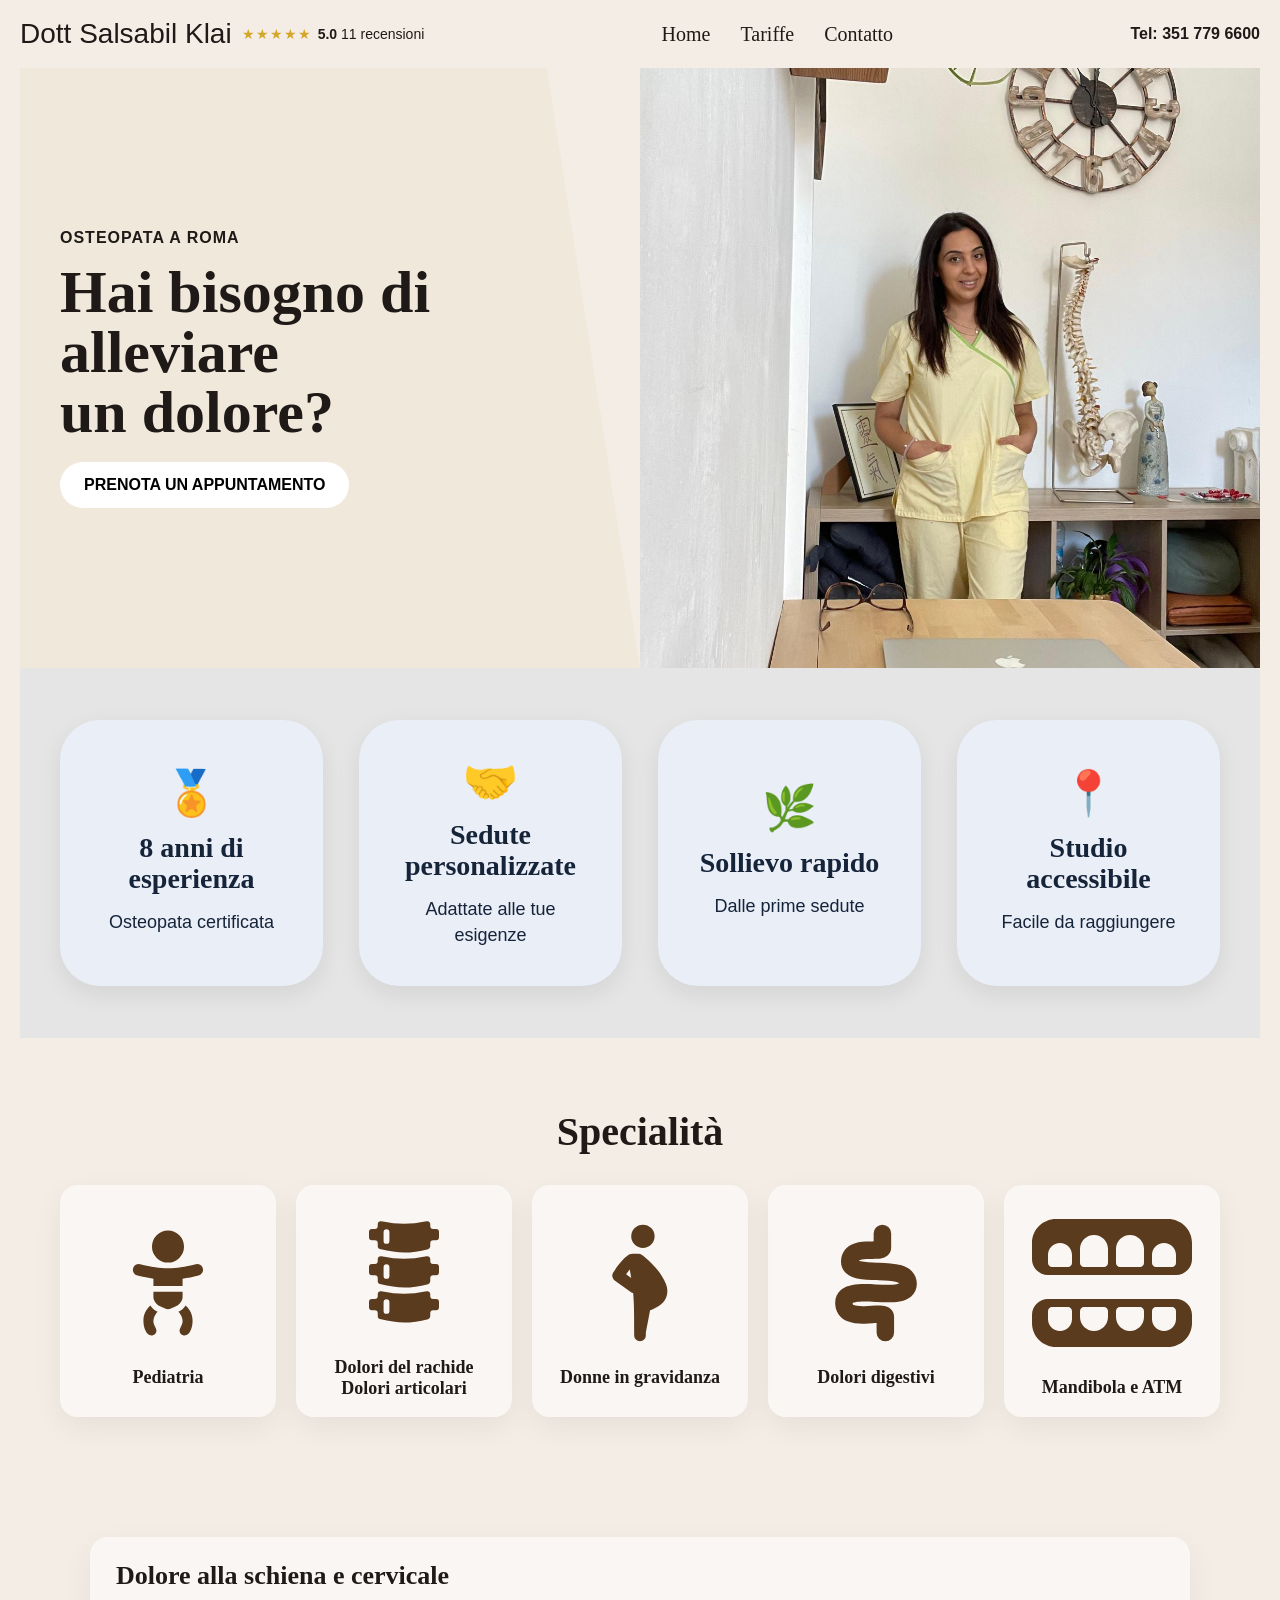
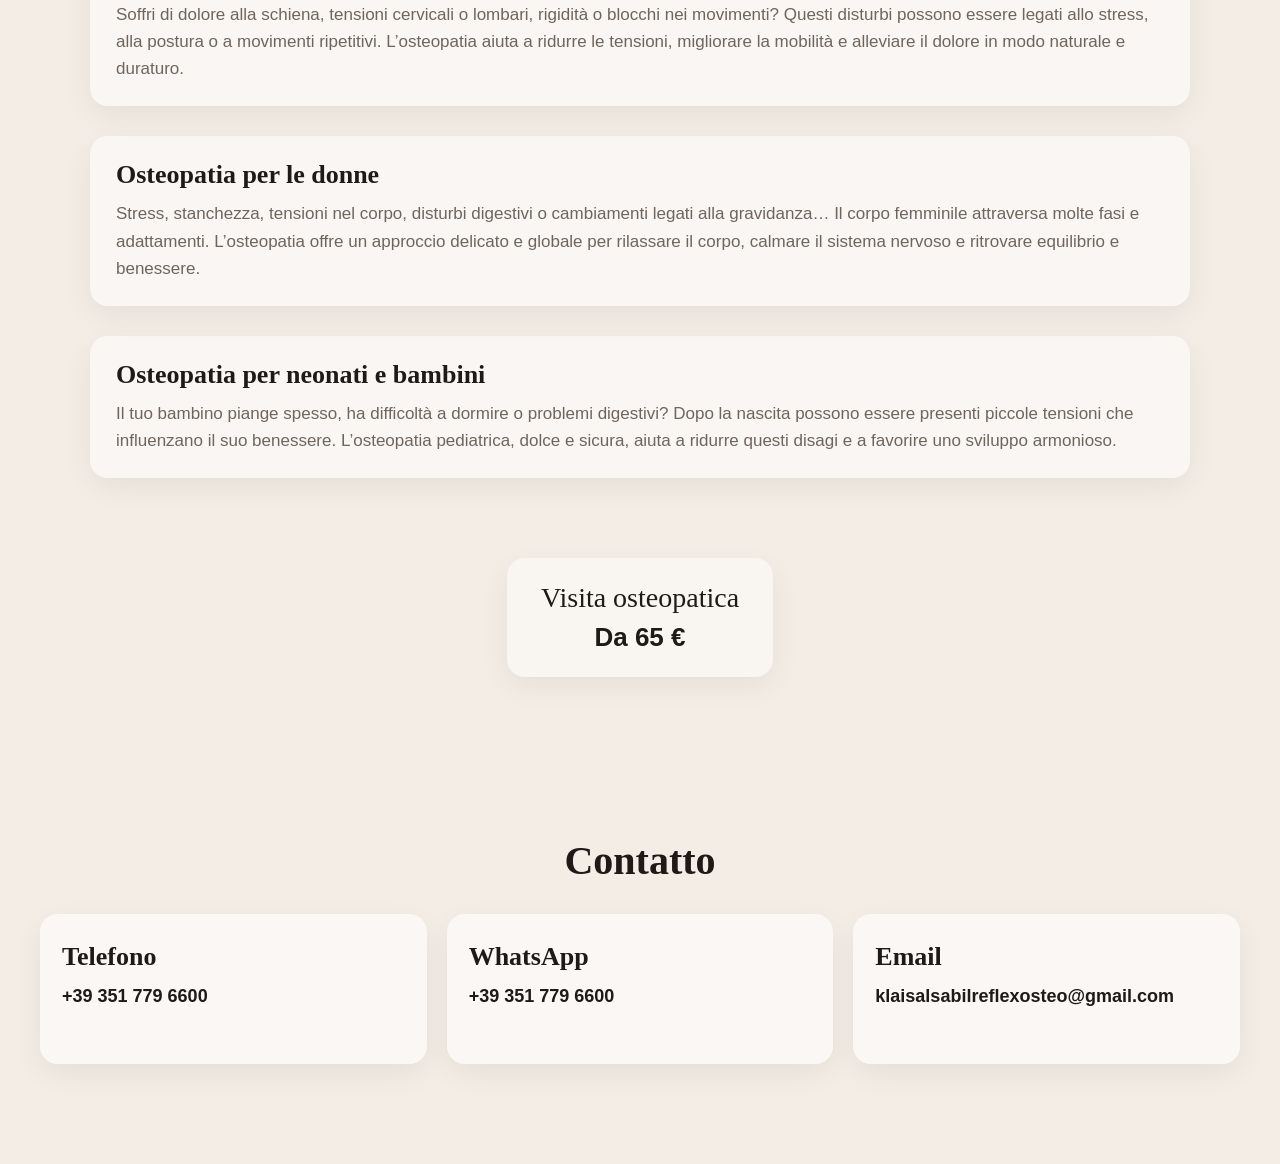
==== index.html @ cb7ab22b "changed badge order" ====
<!DOCTYPE html>
<html lang="it">
<head>
  <meta charset="UTF-8" />
  <meta name="viewport" content="width=device-width, initial-scale=1.0" />
  <title>Dott Salsabil Klai</title>
  <link rel="stylesheet" href="styles.css" />
	<script>
	(function(w,d,s,l,i){w[l]=w[l]||[];w[l].push({'gtm.start':
	new Date().getTime(),event:'gtm.js'});var f=d.getElementsByTagName(s)[0],
	j=d.createElement(s),dl=l!='dataLayer'?'&l='+l:'';j.async=true;j.src=
	'https://www.googletagmanager.com/gtm.js?id=GTM-NQ3K4BLM'+dl;f.parentNode.insertBefore(j,f);
	})(window,document,'script','dataLayer','GTM-NQ3K4BLM');
	</script>
</head>
<body>
	<noscript>
<iframe src="https://www.googletagmanager.com/ns.html?id=GTM-NQ3K4BLM"
height="0" width="0" style="display:none;visibility:hidden"></iframe>
</noscript>
  <div class="page" id="home">
	<header class="header">
	  <div class="brand-wrap">
		<div class="brand">Dott Salsabil Klai</div>

		<a class="rating" href="https://share.google/7fMVXIQPK9XBkM8dC" target="_blank" rel="noopener noreferrer">
		  <span class="stars">★★★★★</span>
		  <span><strong>5.0</strong> 11 recensioni</span>
		</a>
	  </div>

	  <nav class="nav">
		<a href="#home">Home</a>
		<a href="#tariffe">Tariffe</a>
		<a href="#contatto">Contatto</a>
	  </nav>

	  <div class="phone">Tel: 351 779 6600</div>
	</header>

	<section class="hero">
	  <div class="left">
		<div class="eyebrow">OSTEOPATA A ROMA</div>
		<h1 class="title">Hai bisogno di alleviare<br />un dolore?</h1>

		<a 
  class="track-booking" 
  href="https://www.miodottore.it/salsabil-klai/osteopata-fisioterapista/roma" 
  target="_blank" 
  rel="noopener noreferrer">
  PRENOTA UN APPUNTAMENTO
</a>
	  </div>

	  <div class="right"></div>
	</section>
	<section class="features">
	  <div class="feature-card">
		<div class="icon">🏅</div>
		<h3>8 anni di esperienza</h3>
		<p>Osteopata certificata</p>
	  </div>

	  <div class="feature-card">
		<div class="icon">🤝</div>
		<h3>Sedute personalizzate</h3>
		<p>Adattate alle tue esigenze</p>
	  </div>

	  <div class="feature-card">
		<div class="icon">🌿</div>
		<h3>Sollievo rapido</h3>
		<p>Dalle prime sedute</p>
	  </div>

	  <div class="feature-card">
		<div class="icon">📍</div>
		<h3>Studio accessibile</h3>
		<p>Facile da raggiungere</p>
	  </div>
	</section>

	<section class="badges-section" id="specialita">
	  <h2>Specialità</h2>

	  <div class="badges-grid">
		<a href="pediatria.html" class="badge-item">
		<div class="icon-wrap">
			<img src="./pediatria.svg" alt="pediatria" />
		</div>
		<span>Pediatria</span>
		</a>
		

		<a href="dolori-rachide.html" class="badge-item">
		<div class="icon-wrap">
			<img src="./dolori-rachide.svg" alt="Dolori del rachide" />
		</div>
		<span>Dolori del rachide Dolori articolari</span>
		</a>

		<a href="donne-in-gravidanza.html" class="badge-item">
		<div class="icon-wrap">
			<img src="./donne-in-gravidanza.svg" alt="Donne in gravidanza" />
		</div>
		<span>Donne in gravidanza</span>
		</a>
		
		<a href="dolori-digestivi.html" class="badge-item">
		<div class="icon-wrap">
			<img src="./dolori-digestivi.svg" alt="Dolori digestivi" />
		</div>
		<span>Dolori digestivi</span>
		</a>

		<a href="atm.html" class="badge-item">
		<div class="icon-wrap">
			<img src="./atm1.svg" alt="atm" />
		</div>
		<span>Mandibola e ATM</span>
		</a>

		

	  </div>
	</section>
	<div class="badges-text">

	<div class="badge-text-item">
		<h3>Dolore alla schiena e cervicale</h3>
		<p>
		  Soffri di dolore alla schiena, tensioni cervicali o lombari, rigidità o blocchi nei movimenti?
		  Questi disturbi possono essere legati allo stress, alla postura o a movimenti ripetitivi.
		  L’osteopatia aiuta a ridurre le tensioni, migliorare la mobilità e alleviare il dolore in modo
		  naturale e duraturo.
		</p>
	  </div>

	  <div class="badge-text-item">
		<h3>Osteopatia per le donne</h3>
		<p>
		  Stress, stanchezza, tensioni nel corpo, disturbi digestivi o cambiamenti legati alla gravidanza…
		  Il corpo femminile attraversa molte fasi e adattamenti. L’osteopatia offre un approccio delicato
		  e globale per rilassare il corpo, calmare il sistema nervoso e ritrovare equilibrio e benessere.
		</p>
	  </div>

	  <div class="badge-text-item">
		<h3>Osteopatia per neonati e bambini</h3>
		<p>
		  Il tuo bambino piange spesso, ha difficoltà a dormire o problemi digestivi? Dopo la nascita
		  possono essere presenti piccole tensioni che influenzano il suo benessere. L’osteopatia
		  pediatrica, dolce e sicura, aiuta a ridurre questi disagi e a favorire uno sviluppo armonioso.
		</p>
	  </div>

	</div>

	<section class="section" id="tariffe">
	  <div class="price-box">
		<div class="service">Visita osteopatica</div>
		<div class="price">Da 65 €</div>
	  </div>
	</section>

	<section class="section contact-section" id="contatto">
	  <h2>Contatto</h2>

	  <div class="contact-grid">
		<div class="contact-card">
		  <h3>Telefono</h3>
		  <a href="tel:+393517796600">+39 351 779 6600</a>
		</div>

		<div class="contact-card">
		  <h3>WhatsApp</h3>
		  <a href="https://wa.me/393517796600" target="_blank" rel="noopener noreferrer">
			+39 351 779 6600
		  </a>
		</div>

		<div class="contact-card">
		  <h3>Email</h3>
		  <a href="mailto:klaisalsabilreflexosteo@gmail.com">
			klaisalsabilreflexosteo@gmail.com
		  </a>
		</div>
	  </div>
	</section>
  </div>
	<script>
	document.querySelectorAll(".badge-item").forEach(item => {
		const content = item.querySelector(".badge-hidden");

		item.addEventListener("click", () => {
		if (item.classList.contains("active")) {
			content.style.height = "0px";
			item.classList.remove("active");
		} else {
			content.style.height = content.scrollHeight + "px";
			item.classList.add("active");
		}
		});
	});
	</script>
</body>
</html>
---- styles.css ----
:root{
  --bg: #f3ede5;
  --panel: rgba(242, 232, 220, 0.95);
  --text: #1f1a17;
  --muted: #6f655d;
  --gold: #d4a62a;
  --blue: #e5e5e5;
  --blue-card: #e9eef7;
  --blue-text: #16243a;
}

*{
  box-sizing: border-box;
}

html{
  scroll-behavior: smooth;
}

body{
  margin: 0;
  font-family: Arial, Helvetica, sans-serif;
  background: var(--bg);
  color: var(--text);
}

.page{
  max-width: 1600px;
  margin: 0 auto;
  padding: 20px;
}

.header{
  display: flex;
  align-items: center;
  justify-content: space-between;
  gap: 20px;
  padding-bottom: 20px;
}

.brand-wrap{
  display: flex;
  align-items: center;
  gap: 10px;
  flex-wrap: wrap;
}

.brand{
  font-size: 28px;
  line-height: 1;
  white-space: nowrap;
}

.rating{
  display: flex;
  align-items: center;
  gap: 6px;
  text-decoration: none;
  color: inherit;
  white-space: nowrap;
  font-size: 14px;
}

.stars{
  color: var(--gold);
  letter-spacing: 1px;
}

.nav{
  display: flex;
  gap: 30px;
  align-items: center;
  font-family: Georgia, serif;
}

.nav a{
  text-decoration: none;
  color: var(--text);
  font-size: 20px;
}

.phone{
  font-weight: bold;
  white-space: nowrap;
}

.hero{
  display: grid;
  grid-template-columns: 1fr 1fr;
  min-height: 600px;
}

.left{
  padding: 60px 40px;
  display: flex;
  flex-direction: column;
  justify-content: center;
  position: relative;
}

.left::before{
  content: "";
  position: absolute;
  inset: 0;
  background: var(--panel);
  clip-path: polygon(0 0, 85% 0, 100% 100%, 0 100%);
  z-index: -1;
}

.eyebrow{
  font-weight: bold;
  letter-spacing: 1px;
  margin-bottom: 15px;
}

.title{
  font-family: Georgia, serif;
  font-size: 60px;
  line-height: 1;
  margin: 0 0 20px;
  max-width: 700px;
}

.cta{
  background: white;
  padding: 15px 25px;
  border-radius: 30px;
  text-decoration: none;
  color: black;
  font-weight: bold;
  width: fit-content;
  display: inline-block;
}

.right{
  background: url("./myphoto.jpg") center/cover no-repeat;
  min-height: 600px;
}

.features{
  background: var(--blue);
  padding: 52px 40px;
  display: grid;
  grid-template-columns: repeat(4, 1fr);
  gap: 36px;
}

.feature-card{
  background: var(--blue-card);
  border-radius: 40px;
  padding: 38px 28px;
  text-align: center;
  color: var(--blue-text);
  min-height: 260px;
  display: flex;
  flex-direction: column;
  justify-content: center;
  box-shadow: 0 8px 24px rgba(0,0,0,0.08);
}

.icon{
  font-size: 44px;
  line-height: 1;
  margin-bottom: 18px;
}

.feature-card h3{
  font-family: Georgia, serif;
  font-size: 28px;
  line-height: 1.1;
  margin: 0 0 14px;
}

.feature-card p{
  font-size: 18px;
  line-height: 1.45;
  margin: 0;
}

.section{
  padding: 80px 20px;
  text-align: center;
}

.price-box{
  display: inline-block;
  background: rgba(255,255,255,0.45);
  padding: 24px 34px;
  border-radius: 18px;
  box-shadow: 0 10px 30px rgba(0,0,0,0.06);
}

.service{
  font-size: 28px;
  font-family: Georgia, serif;
  margin-bottom: 8px;
}

.price{
  font-size: 26px;
  font-weight: bold;
}

.contact-section h2{
  font-family: Georgia, serif;
  font-size: 40px;
  margin: 0 0 30px;
}

.contact-grid{
  max-width: 1200px;
  margin: 30px auto 0;
  display: grid;
  grid-template-columns: repeat(3, minmax(0, 1fr));
  gap: 20px;
  align-items: stretch;
}

.contact-card{
  background: rgba(255,255,255,0.6);
  border-radius: 18px;
  padding: 28px 22px;
  min-height: 150px;
  text-align: left;
  box-shadow: 0 10px 30px rgba(0,0,0,0.06);
}

.contact-card h3{
  margin: 0 0 14px;
  font-family: Georgia, serif;
  font-size: 26px;
}

.contact-card a{
  color: var(--text);
  text-decoration: none;
  display: inline-block;
  font-weight: bold;
  font-size: 18px;
  white-space: nowrap;
}

@media (max-width: 1100px){
  .hero{
    grid-template-columns: 1fr;
  }

  .right{
    min-height: 420px;
  }

  .features{
    grid-template-columns: repeat(2, 1fr);
  }

  .contact-grid{
    grid-template-columns: 1fr;
  }

  .header{
    flex-wrap: wrap;
  }

  .nav{
    width: 100%;
    justify-content: flex-start;
    overflow-x: auto;
    white-space: nowrap;
    padding-bottom: 4px;
  }
}

@media (max-width: 700px){
  .page{
    padding: 14px;
  }

  .brand{
    font-size: 22px;
  }

  .title{
    font-size: 42px;
  }

  .features{
    grid-template-columns: 1fr;
    padding: 28px 18px;
    gap: 18px;
  }

  .feature-card{
    border-radius: 28px;
    min-height: 220px;
  }

  .section{
    padding: 60px 14px;
  }

  .service{
    font-size: 24px;
  }

  .price{
    font-size: 22px;
  }
}
.badges-section{
  padding: 70px 40px;
  text-align: center;
}

.badges-section h2{
  font-family: Georgia, serif;
  font-size: 40px;
  margin: 0 0 30px;
}

.badges-grid{
  display: grid;
  grid-template-columns: repeat(5, minmax(0, 1fr));
  gap: 20px;
  max-width: 1400px;
  margin: 0 auto;
}

.badge-item{
  background: rgba(255,255,255,0.55);
  border-radius: 18px;
  padding: 18px 16px;
  box-shadow: 0 10px 30px rgba(0,0,0,0.06);
  display: flex;
  flex-direction: column;
  align-items: center;
  gap: 14px;
}

.badge-item img{
  width: 100%;
  max-width: 160px;
  aspect-ratio: 1 / 1;
  object-fit: cover;
  border-radius: 8px;
  display: block;
}

.badge-item span{
  font-family: Georgia, serif;
  font-size: 18px;
  font-weight: bold;
  color: var(--text);
}

@media (max-width: 1100px){
  .badges-grid{
    grid-template-columns: repeat(2, minmax(0, 1fr));
  }
}

@media (max-width: 700px){
  .badges-section{
    padding: 50px 14px;
  }

  .badges-grid{
    grid-template-columns: 1fr;
  }
}
.badges-text{
  margin-top: 50px;
  max-width: 1100px;
  margin-left: auto;
  margin-right: auto;
  display: flex;
  flex-direction: column;
  gap: 30px;
  text-align: left;
}

.badge-text-item{
  background: rgba(255,255,255,0.55);
  padding: 24px 26px;
  border-radius: 18px;
  box-shadow: 0 10px 30px rgba(0,0,0,0.06);
}

.badge-text-item h3{
  font-family: Georgia, serif;
  font-size: 26px;
  margin: 0 0 10px;
}

.badge-text-item p{
  font-size: 17px;
  line-height: 1.6;
  margin: 0;
  color: var(--muted);
}
.badge-item:hover{
  transform: translateY(-5px);
}
.badge-item{
  display: flex;
  flex-direction: column;
  align-items: center;
  justify-content: center;

  text-decoration: none;
  color: inherit;
}
.track-booking {
  display: inline-block;
  background: white;
  padding: 14px 24px;
  border-radius: 30px;
  text-decoration: none;
  color: black;
  font-weight: 600;
  width: fit-content;
  transition: 0.3s;
}
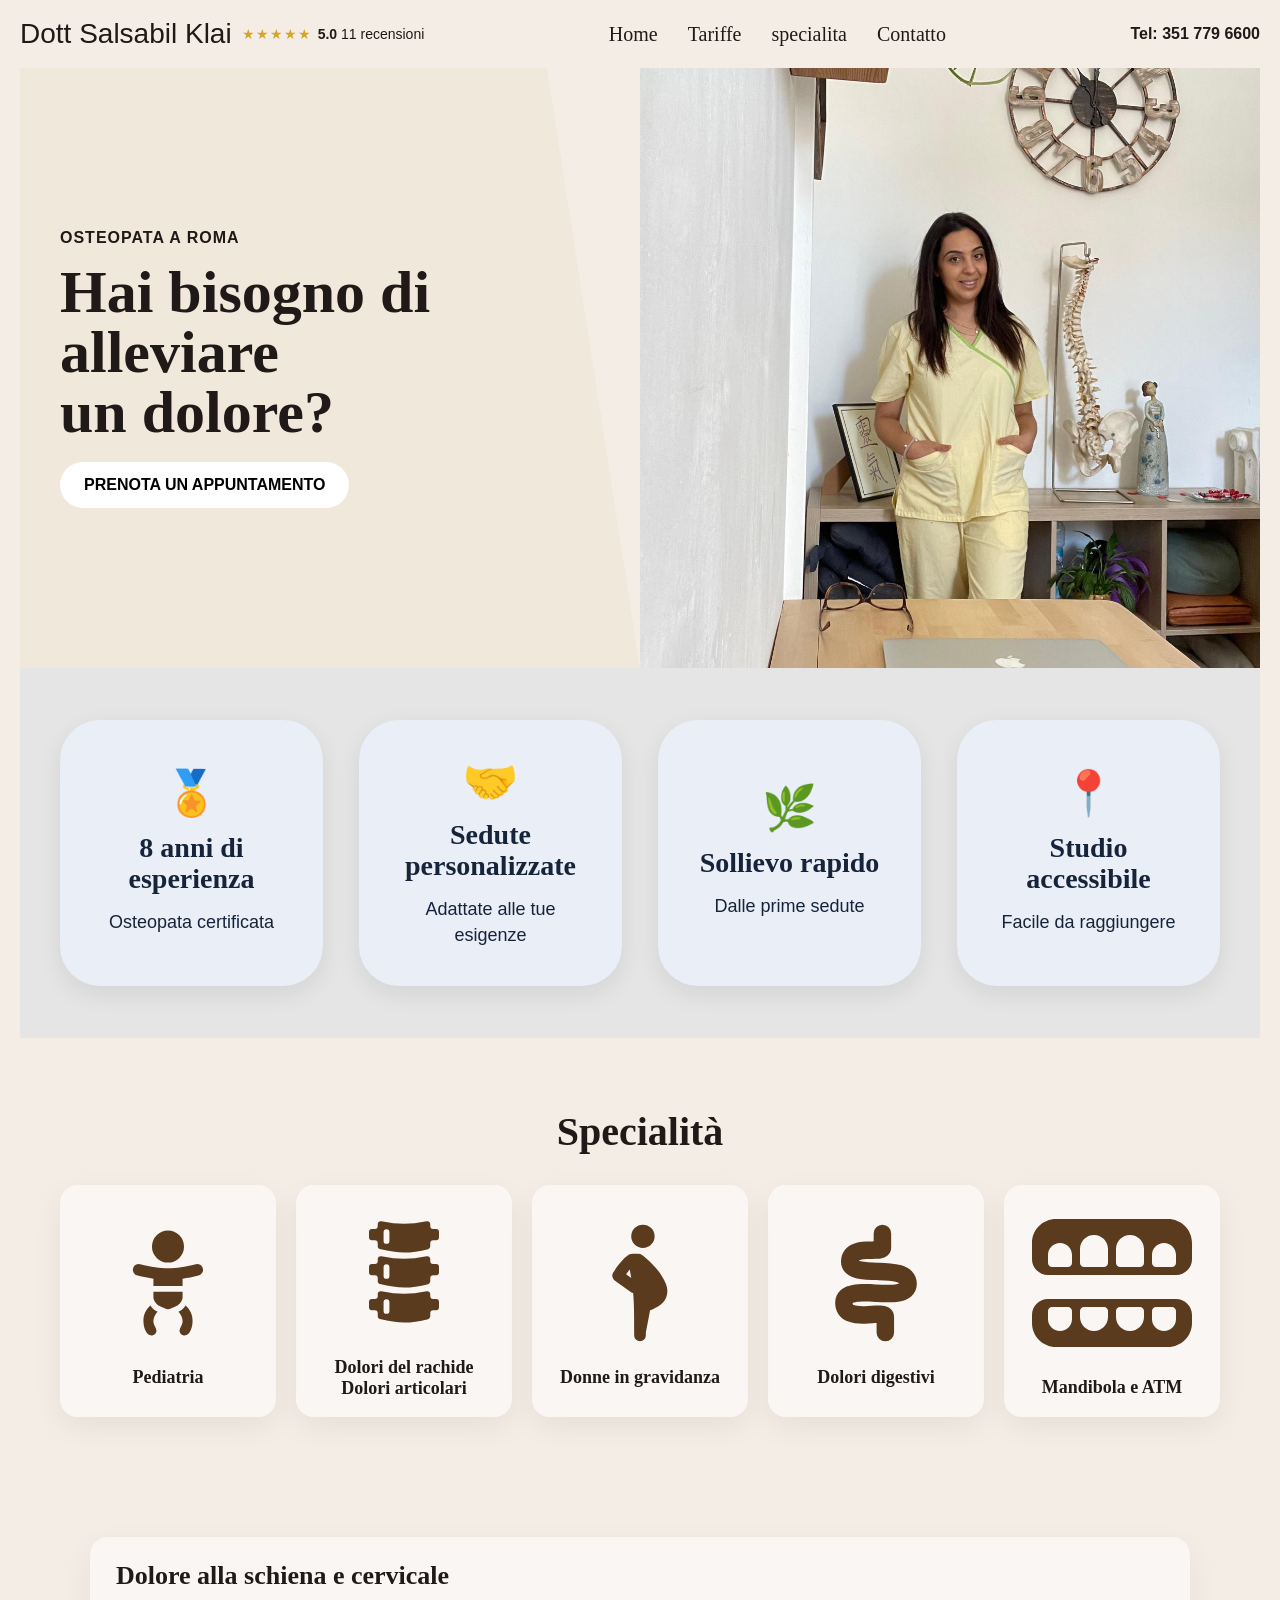
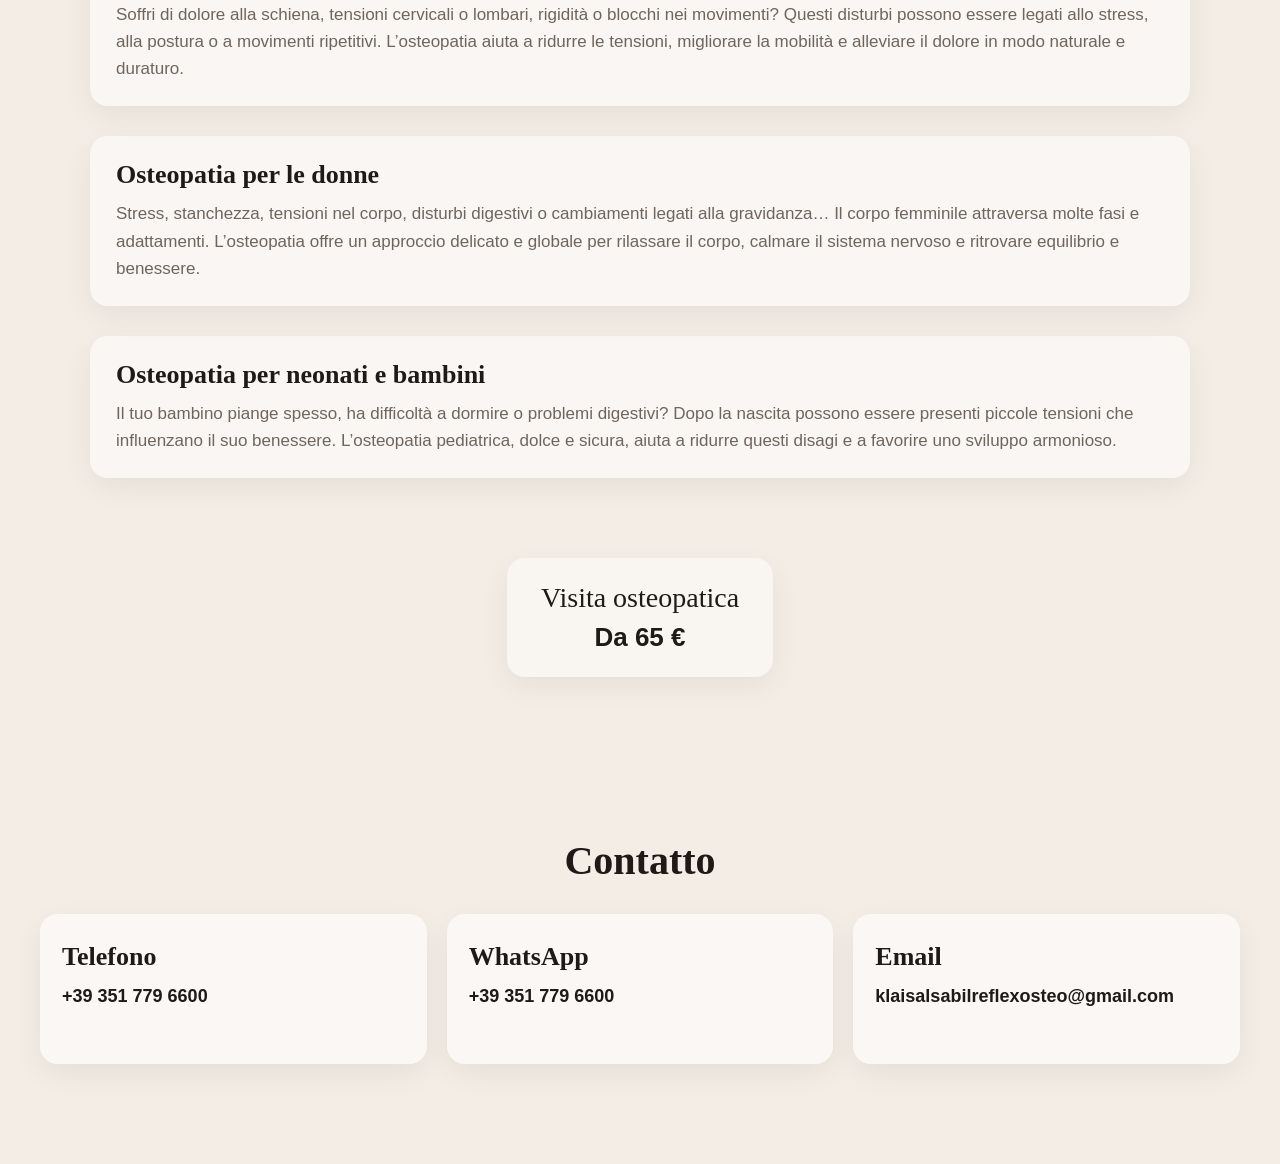
==== commit a977125a: "added specialita in nav bar" ====
--- a/index.html
+++ b/index.html
@@ -32,6 +32,7 @@
 	  <nav class="nav">
 		<a href="#home">Home</a>
 		<a href="#tariffe">Tariffe</a>
+		<a href="#specialita">specialita</a>
 		<a href="#contatto">Contatto</a>
 	  </nav>
 
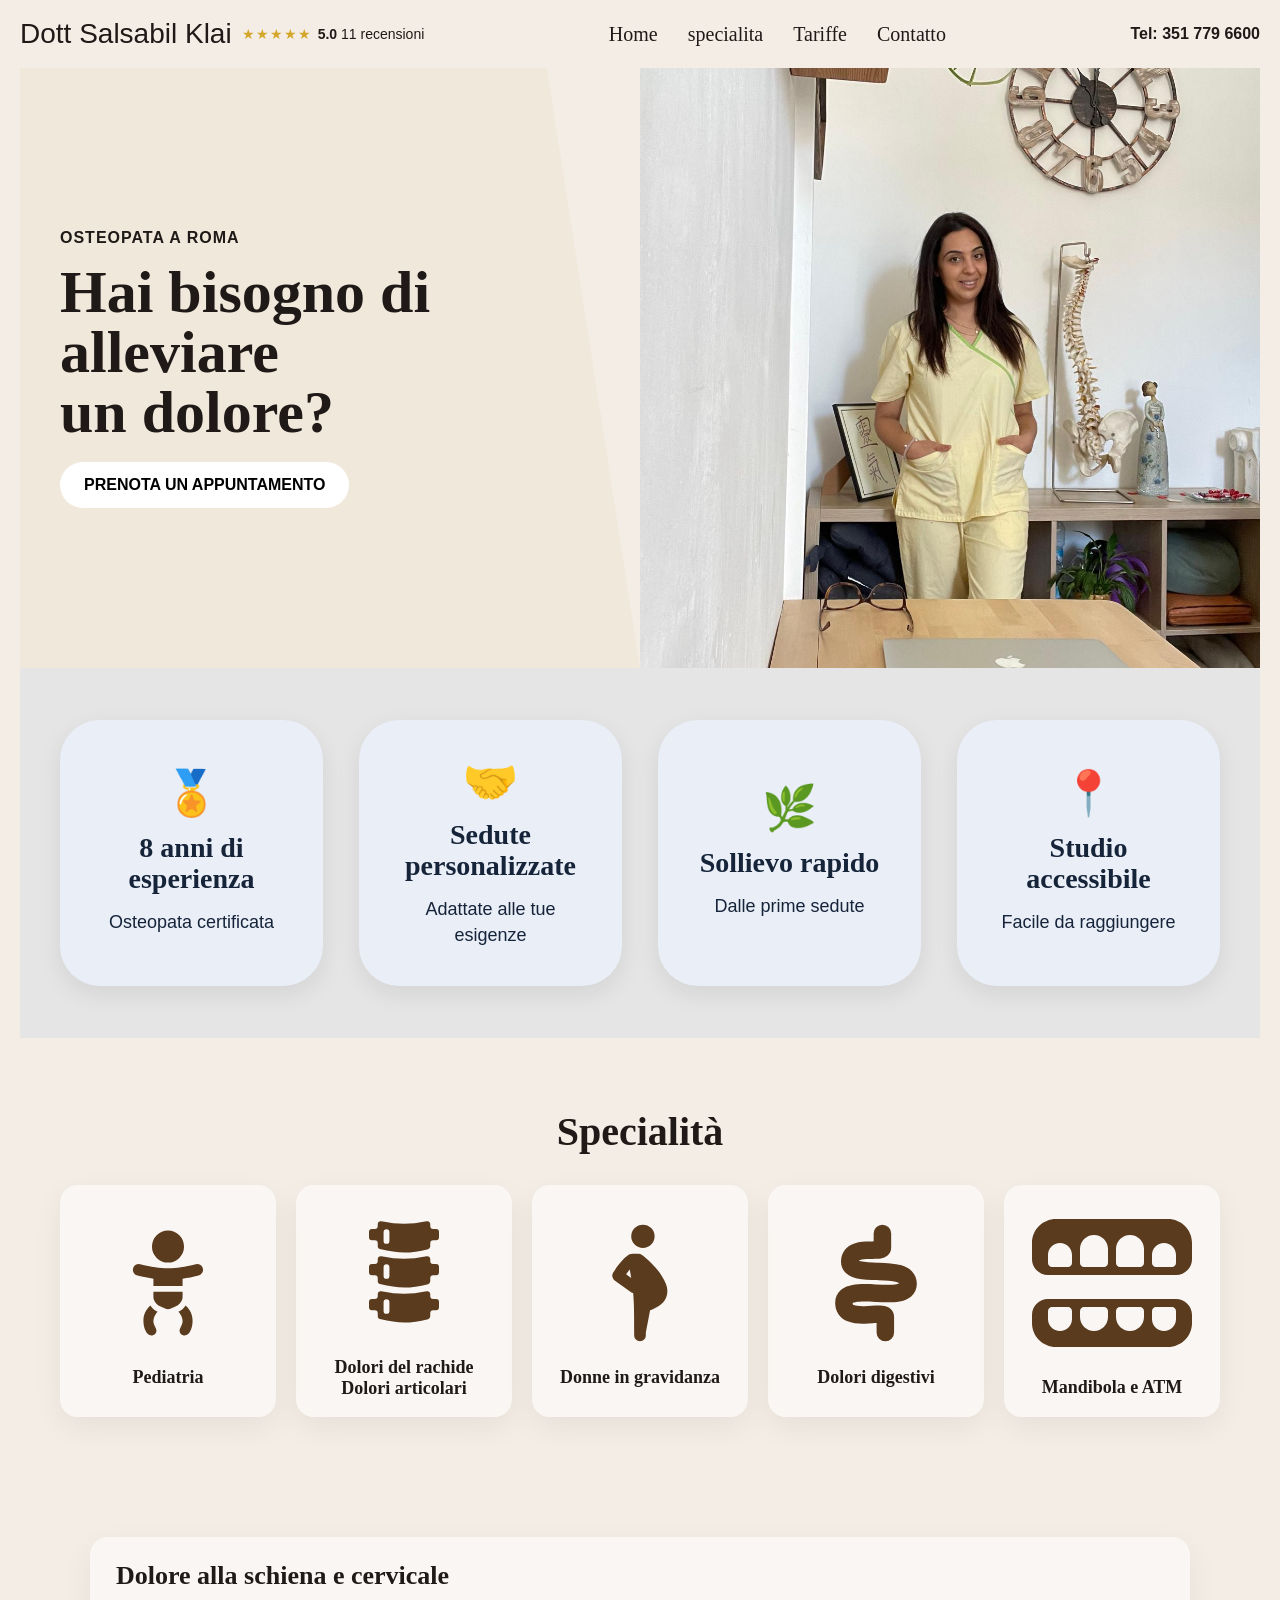
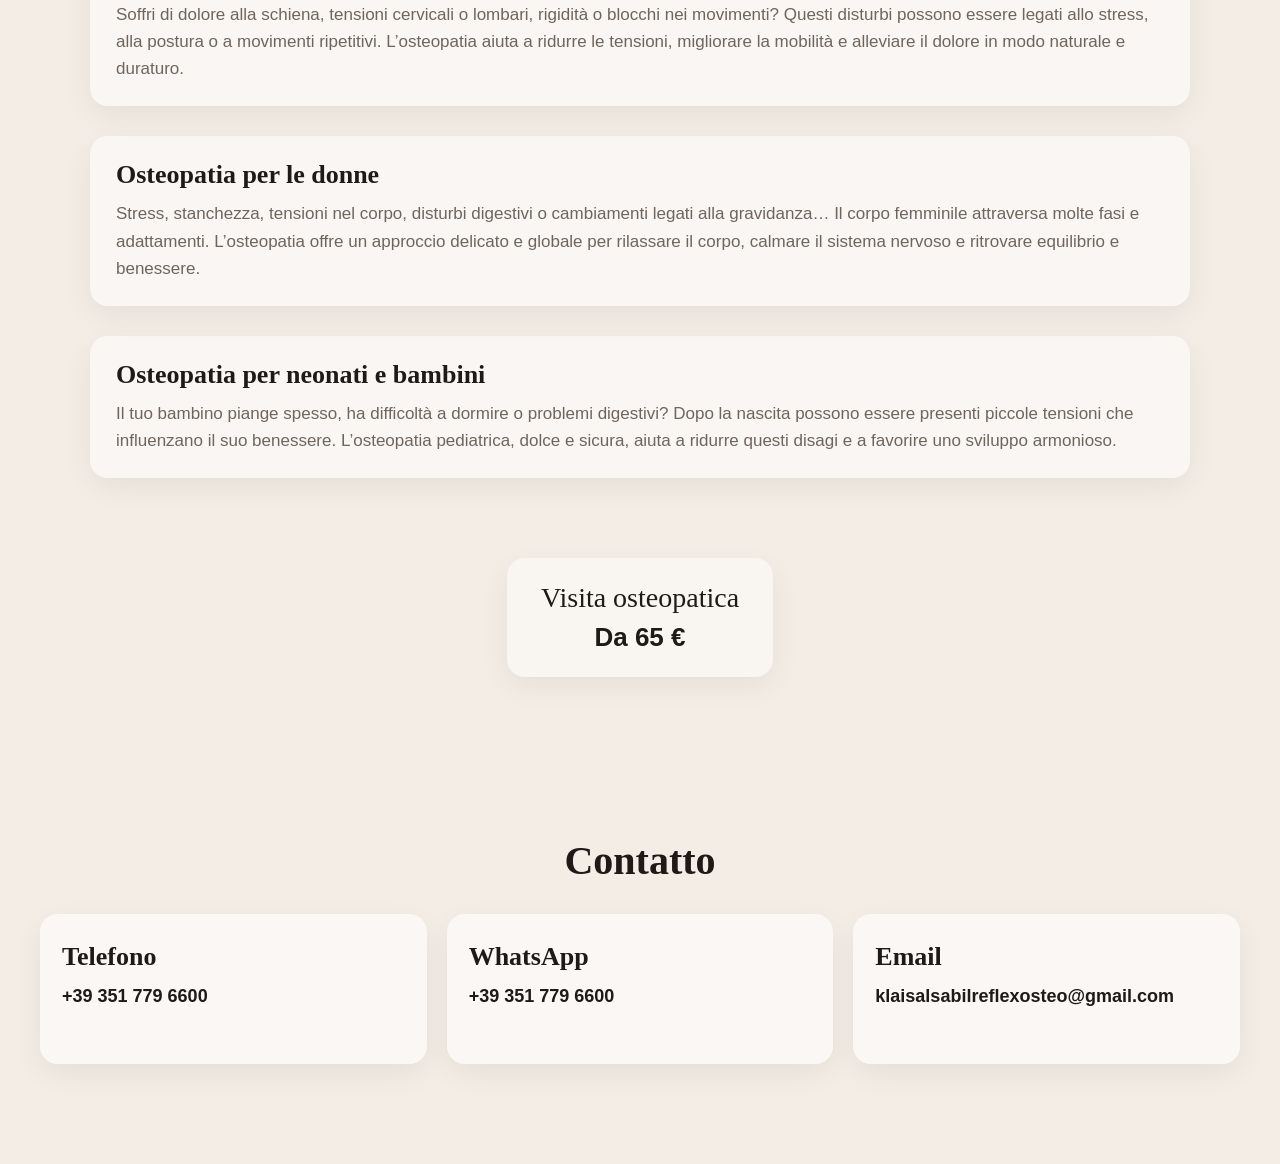
==== commit 24d8ca6e: "fixed nav bar order" ====
--- a/index.html
+++ b/index.html
@@ -31,8 +31,8 @@
 
 	  <nav class="nav">
 		<a href="#home">Home</a>
+		<a href="#specialita">specialita</a>
 		<a href="#tariffe">Tariffe</a>
-		<a href="#specialita">specialita</a>
 		<a href="#contatto">Contatto</a>
 	  </nav>
 
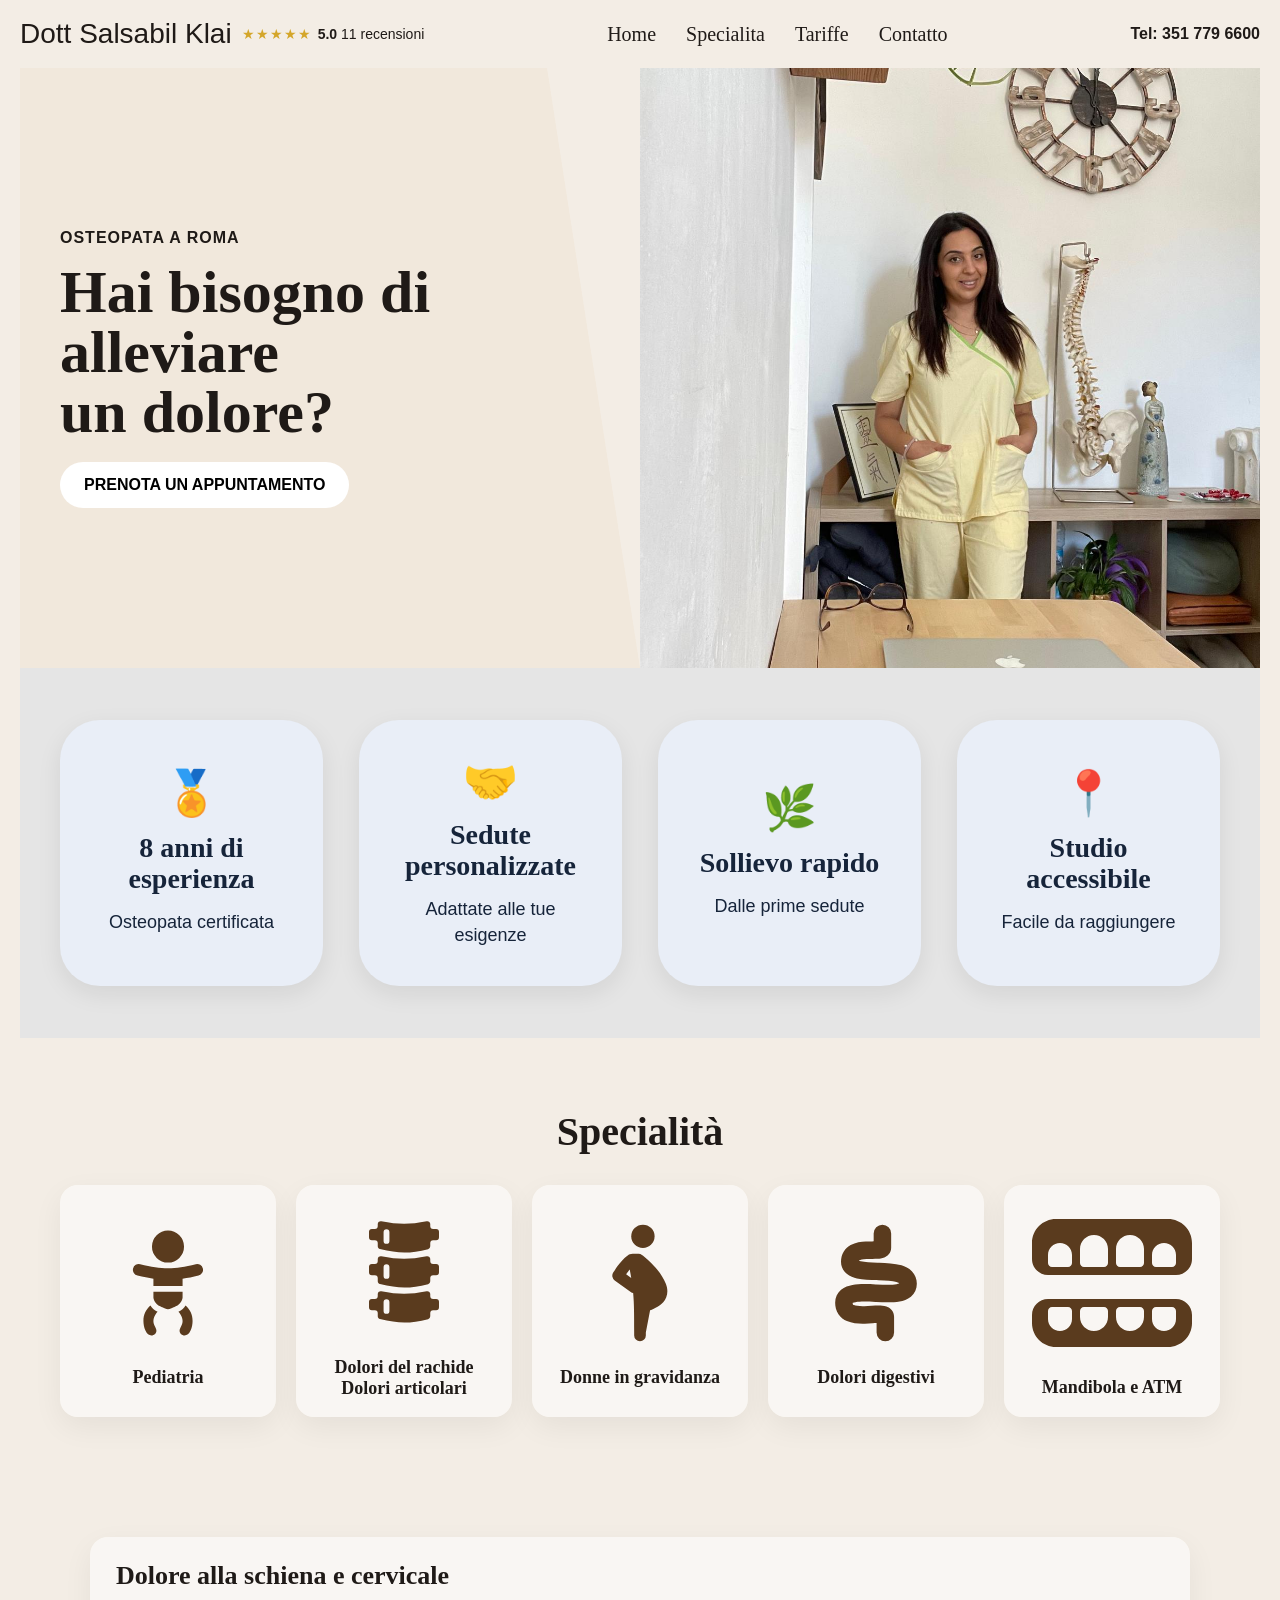
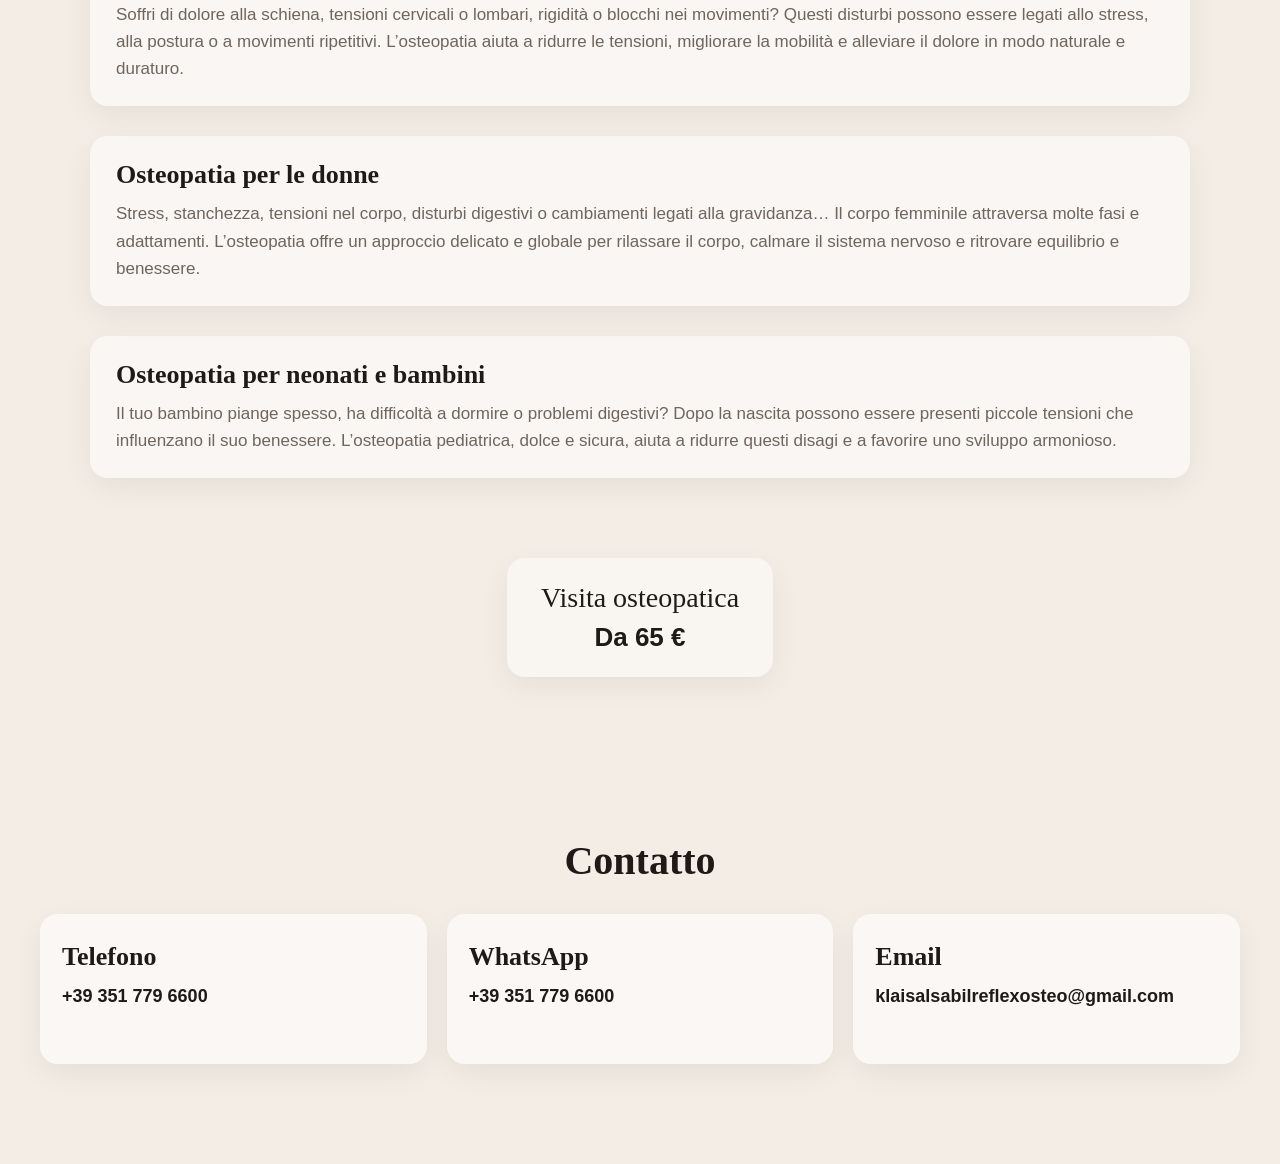
==== commit c5cee49c: "fixed nav bar order" ====
--- a/index.html
+++ b/index.html
@@ -31,7 +31,7 @@
 
 	  <nav class="nav">
 		<a href="#home">Home</a>
-		<a href="#specialita">specialita</a>
+		<a href="#specialita">Specialita</a>
 		<a href="#tariffe">Tariffe</a>
 		<a href="#contatto">Contatto</a>
 	  </nav>
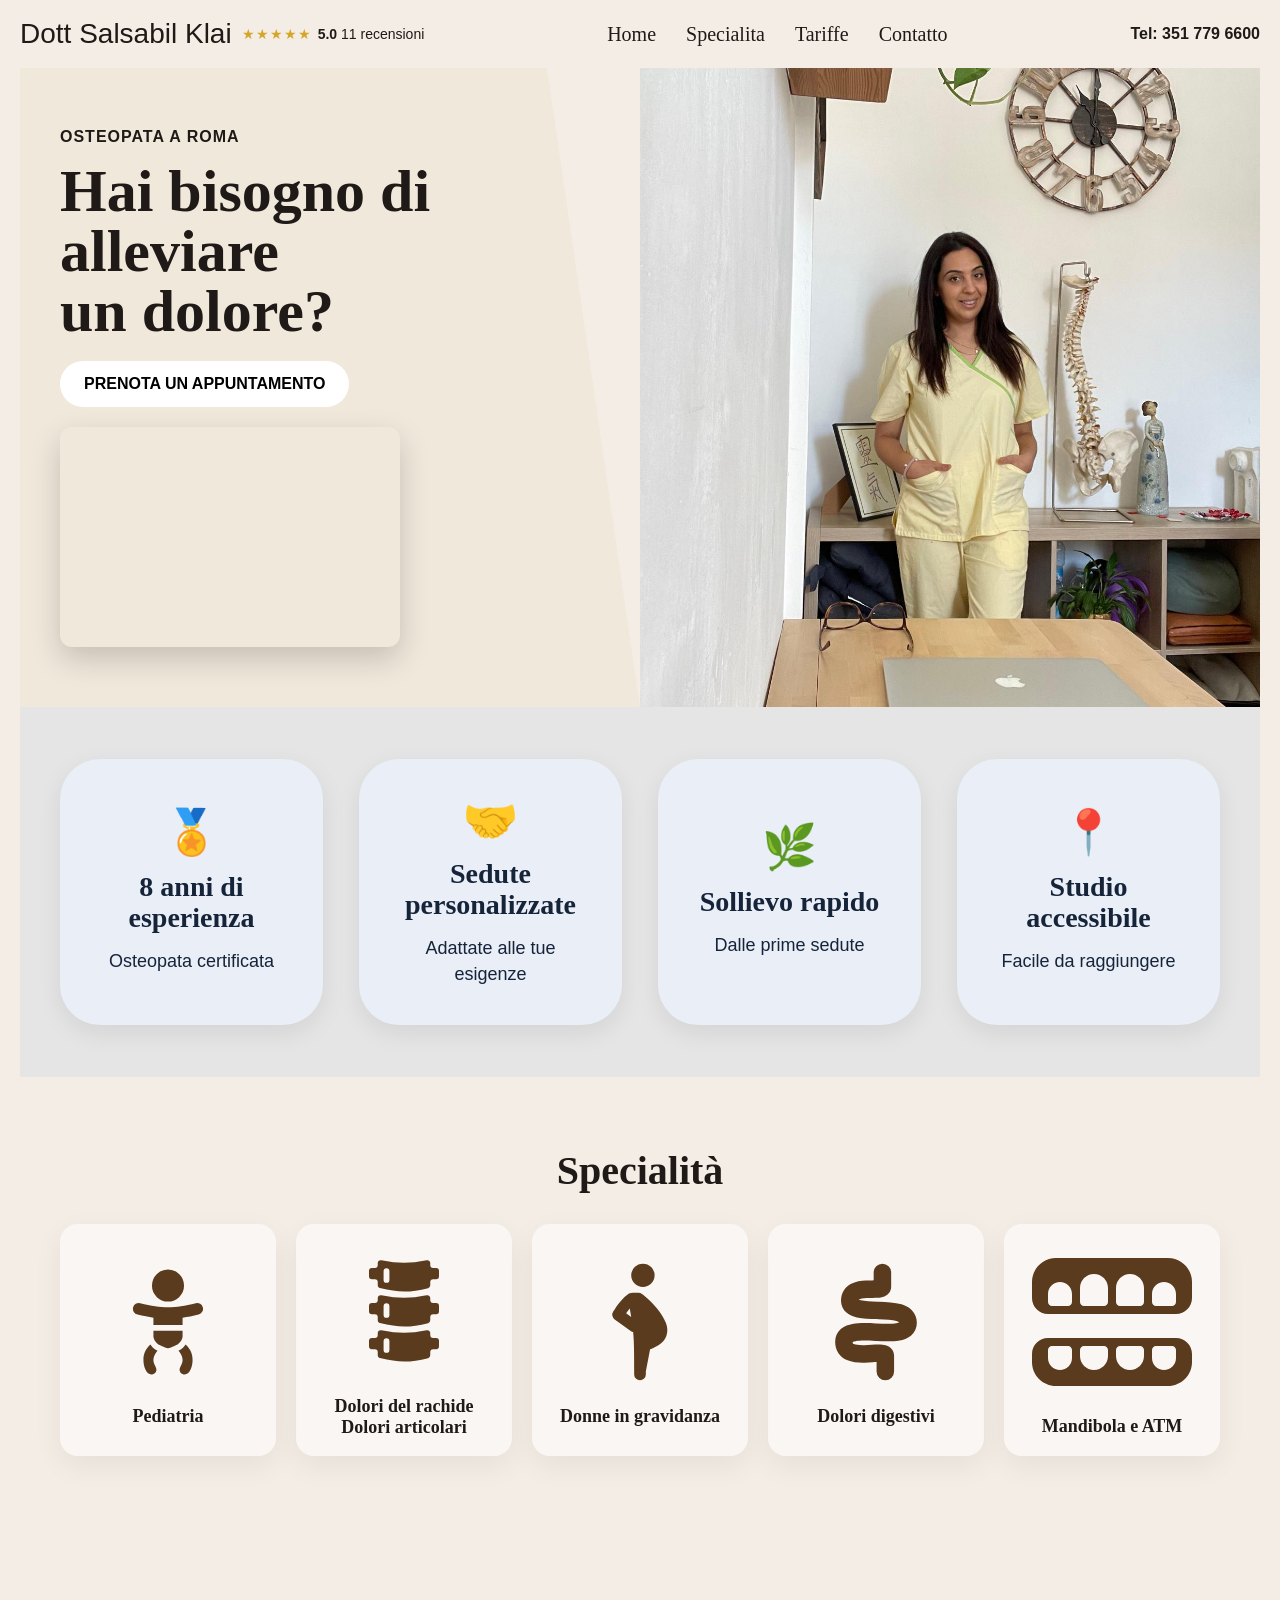
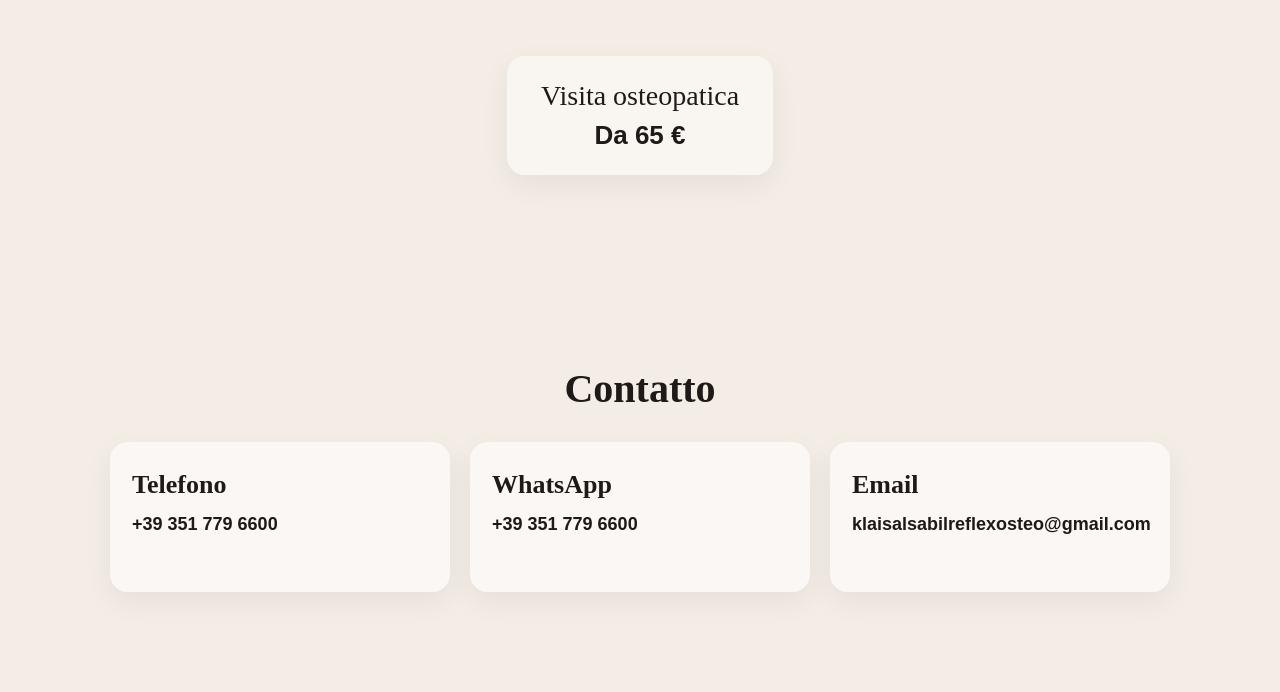
==== commit f7afc930: "fixed map" ====
--- a/index.html
+++ b/index.html
@@ -51,7 +51,17 @@
   rel="noopener noreferrer">
   PRENOTA UN APPUNTAMENTO
 </a>
-	  </div>
+
+	<div class="map-frame">
+		<iframe
+		src="https://www.google.com/maps?q=41.9074689,12.4606404&z=16&output=embed"
+		loading="lazy"
+		referrerpolicy="no-referrer-when-downgrade"
+		title="Mappa Studio Osteopatico"
+		aria-hidden="false"
+		tabindex="0"></iframe>
+	</div>
+	</div>
 
 	  <div class="right"></div>
 	</section>
@@ -127,35 +137,6 @@
 	</section>
 	<div class="badges-text">
 
-	<div class="badge-text-item">
-		<h3>Dolore alla schiena e cervicale</h3>
-		<p>
-		  Soffri di dolore alla schiena, tensioni cervicali o lombari, rigidità o blocchi nei movimenti?
-		  Questi disturbi possono essere legati allo stress, alla postura o a movimenti ripetitivi.
-		  L’osteopatia aiuta a ridurre le tensioni, migliorare la mobilità e alleviare il dolore in modo
-		  naturale e duraturo.
-		</p>
-	  </div>
-
-	  <div class="badge-text-item">
-		<h3>Osteopatia per le donne</h3>
-		<p>
-		  Stress, stanchezza, tensioni nel corpo, disturbi digestivi o cambiamenti legati alla gravidanza…
-		  Il corpo femminile attraversa molte fasi e adattamenti. L’osteopatia offre un approccio delicato
-		  e globale per rilassare il corpo, calmare il sistema nervoso e ritrovare equilibrio e benessere.
-		</p>
-	  </div>
-
-	  <div class="badge-text-item">
-		<h3>Osteopatia per neonati e bambini</h3>
-		<p>
-		  Il tuo bambino piange spesso, ha difficoltà a dormire o problemi digestivi? Dopo la nascita
-		  possono essere presenti piccole tensioni che influenzano il suo benessere. L’osteopatia
-		  pediatrica, dolce e sicura, aiuta a ridurre questi disagi e a favorire uno sviluppo armonioso.
-		</p>
-	  </div>
-
-	</div>
 
 	<section class="section" id="tariffe">
 	  <div class="price-box">
--- a/styles.css
+++ b/styles.css
@@ -419,4 +419,79 @@
   font-weight: 600;
   width: fit-content;
   transition: 0.3s;
-}+}
+.map-frame {
+  margin-top: 20px;
+}
+.map-card {
+  display: flex;
+  gap: 26px;
+  align-items: center;
+  margin-top: 16px;
+  max-width: 920px;
+}
+
+/* iframe thumb */
+.map-frame iframe {
+  width: 340px;
+  height: 220px;
+  border: 0;
+  border-radius: 12px;
+  box-shadow: 0 12px 30px rgba(0,0,0,0.18);
+  display: block;
+}
+
+/* info column */
+.map-info {
+  display: flex;
+  flex-direction: column;
+  gap: 10px;
+}
+
+.map-address {
+  margin: 0;
+  color: rgba(255,255,255,0.95);
+  font-weight: 600;
+}
+
+/* actions row */
+.map-actions {
+  display: flex;
+  gap: 12px;
+  margin-top: 8px;
+}
+
+.map-btn {
+  background: rgba(255,255,255,0.95);
+  color: #2e7d66;
+  padding: 10px 16px;
+  border-radius: 12px;
+  text-decoration: none;
+  font-weight: 700;
+  box-shadow: 0 8px 20px rgba(0,0,0,0.12);
+}
+.map-btn:hover { transform: translateY(-3px); background: #f7fffb; }
+
+.map-btn-outline {
+  background: transparent;
+  border: 2px solid rgba(255,255,255,0.18);
+  color: rgba(255,255,255,0.95);
+  padding: 10px 16px;
+  border-radius: 12px;
+  text-decoration: none;
+  font-weight: 700;
+}
+.map-btn-outline:hover { background: rgba(255,255,255,0.08); transform: translateY(-3px); }
+
+/* responsive */
+@media (max-width: 900px) {
+  .map-card { flex-direction: column; align-items: stretch; }
+  .map-frame iframe { width: 100%; height: 220px; }
+  .map-actions { justify-content: center; }
+}
+.chi-container {
+  display: flex;
+  align-items: center;      /* vertically center image and text */
+  justify-content: space-between;
+  gap: 40px;                /* space between text and image */
+}
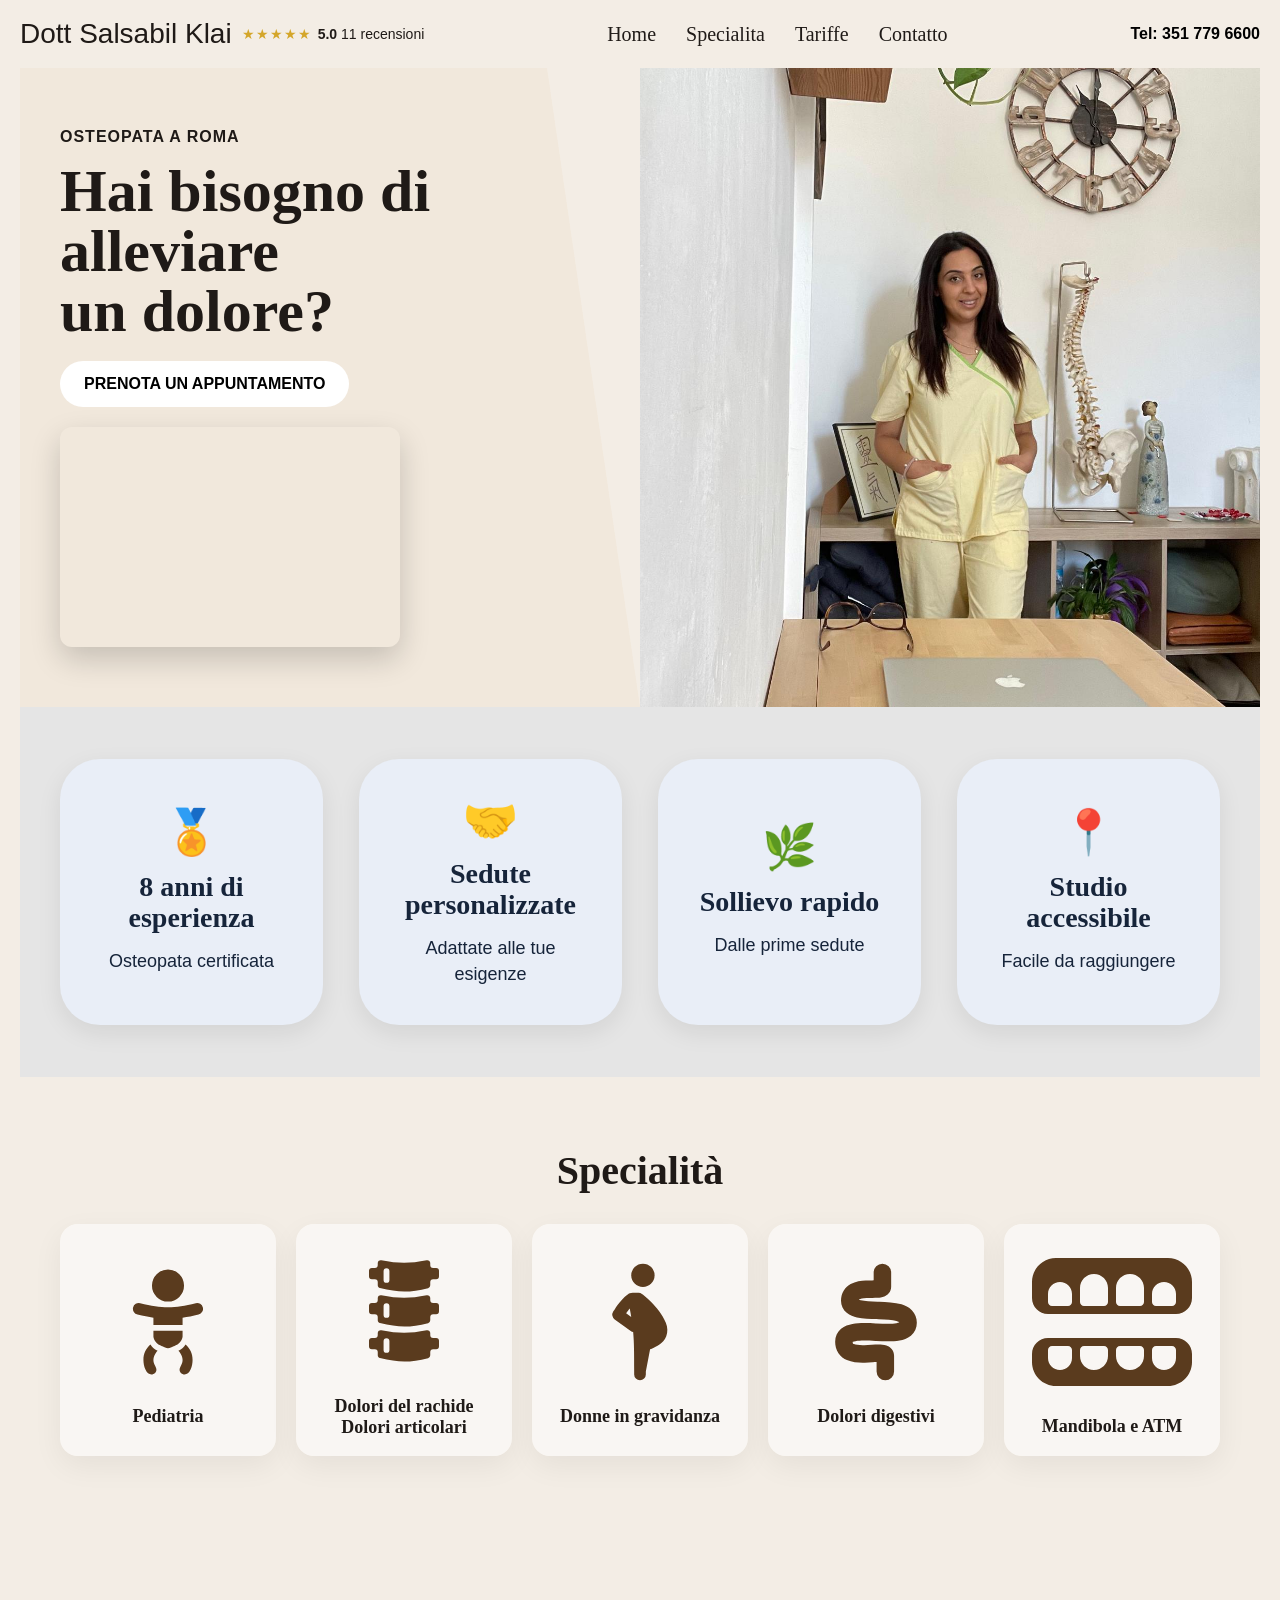
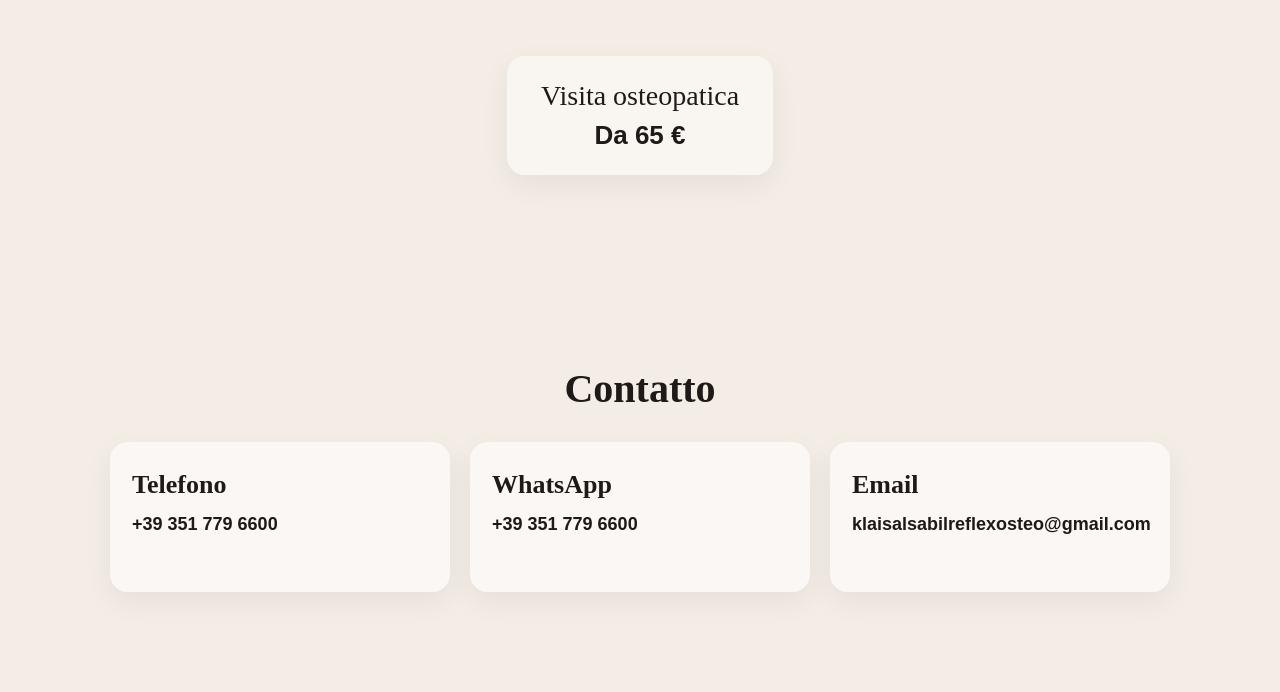
==== commit ef989e24: "fixed location adn phone number" ====
--- a/index.html
+++ b/index.html
@@ -35,8 +35,10 @@
 		<a href="#tariffe">Tariffe</a>
 		<a href="#contatto">Contatto</a>
 	  </nav>
-
-	  <div class="phone">Tel: 351 779 6600</div>
+	
+	<div class="phone">
+    	<a href="tel:+393517796600" style="color: black; text-decoration: none;">Tel: 351 779 6600</a>
+	</div>
 	</header>
 
 	<section class="hero">
@@ -54,7 +56,7 @@
 
 	<div class="map-frame">
 		<iframe
-		src="https://www.google.com/maps?q=41.9074689,12.4606404&z=16&output=embed"
+		src="https://www.google.com/maps?q=41.9153157,12.4547082&z=16&output=embed"
 		loading="lazy"
 		referrerpolicy="no-referrer-when-downgrade"
 		title="Mappa Studio Osteopatico"
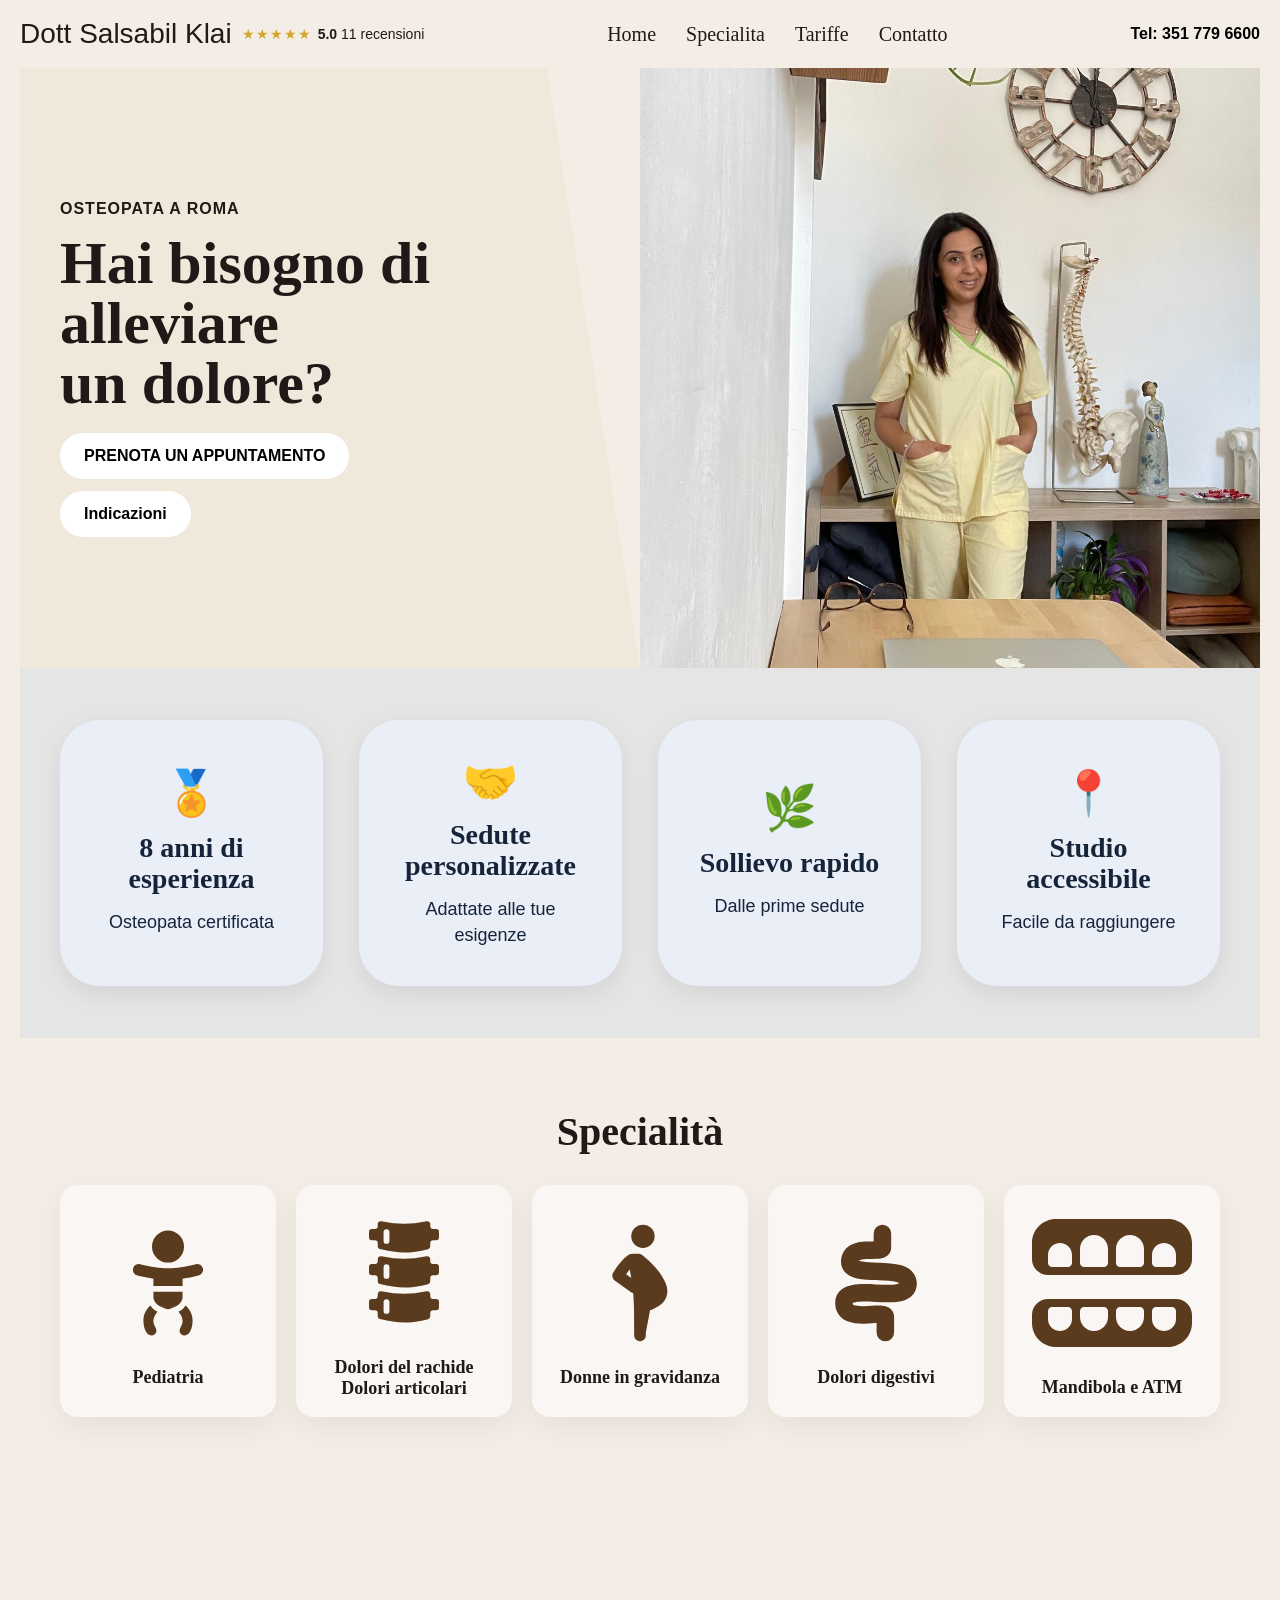
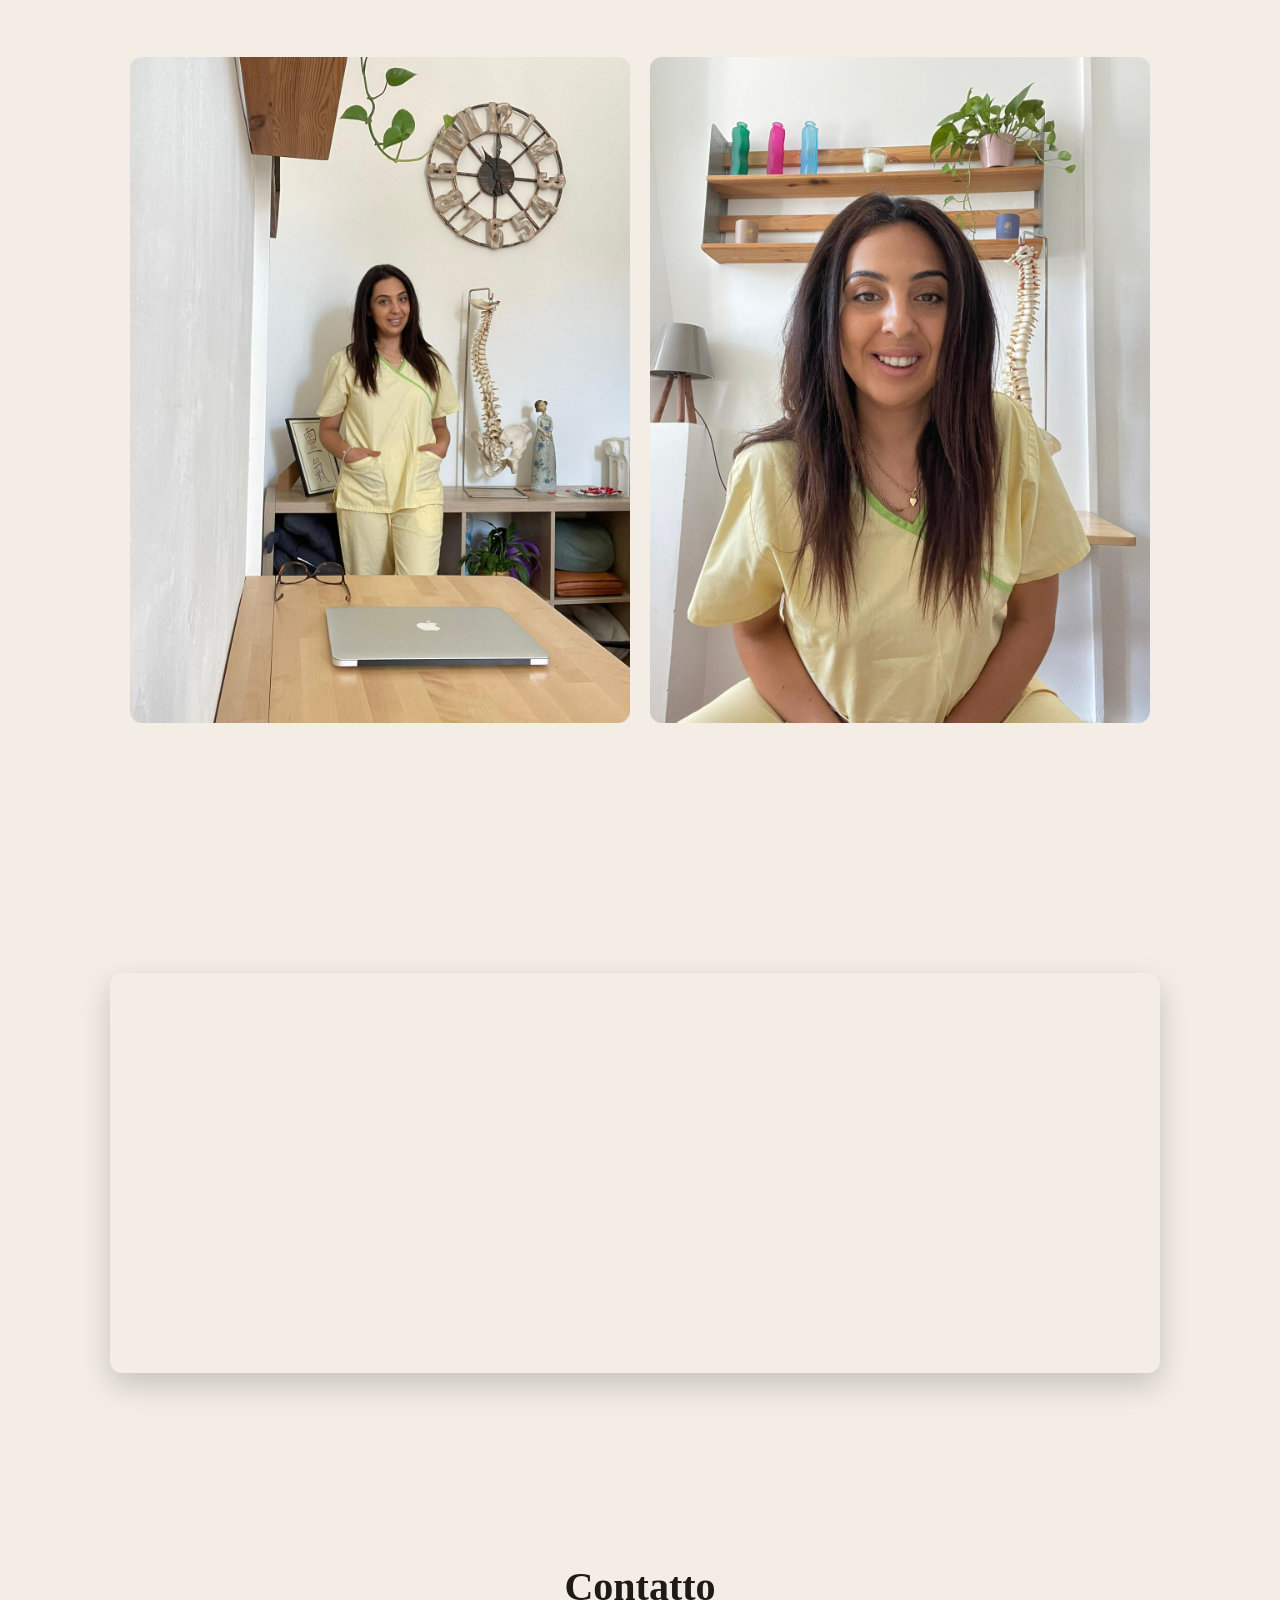
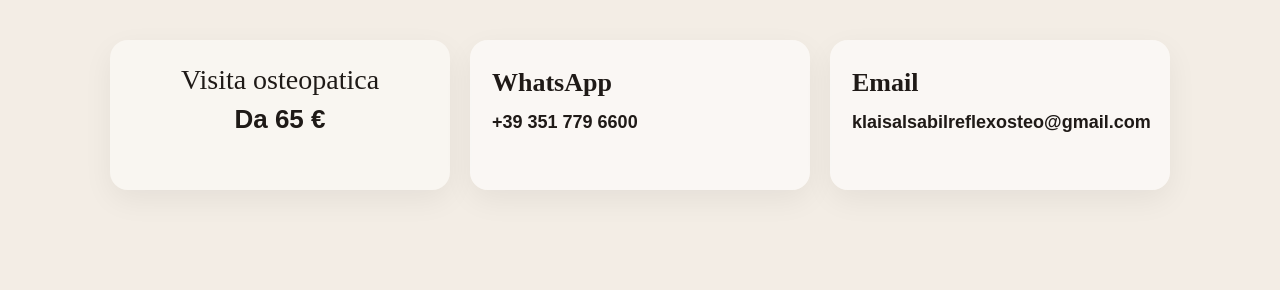
==== commit 9d1f5f8a: "some fixes and updates" ====
--- a/index.html
+++ b/index.html
@@ -46,23 +46,18 @@
 		<div class="eyebrow">OSTEOPATA A ROMA</div>
 		<h1 class="title">Hai bisogno di alleviare<br />un dolore?</h1>
 
-		<a 
-  class="track-booking" 
-  href="https://www.miodottore.it/salsabil-klai/osteopata-fisioterapista/roma" 
-  target="_blank" 
-  rel="noopener noreferrer">
-  PRENOTA UN APPUNTAMENTO
+	<a class="track-booking"
+href="https://www.miodottore.it/salsabil-klai/osteopata-fisioterapista/roma"
+target="_blank"
+rel="noopener noreferrer"
+style="margin-bottom: 12px;">
+PRENOTA UN APPUNTAMENTO
 </a>
 
-	<div class="map-frame">
-		<iframe
-		src="https://www.google.com/maps?q=41.9153157,12.4547082&z=16&output=embed"
-		loading="lazy"
-		referrerpolicy="no-referrer-when-downgrade"
-		title="Mappa Studio Osteopatico"
-		aria-hidden="false"
-		tabindex="0"></iframe>
-	</div>
+<a class="track-booking" href="https://www.google.com/maps/dir/?api=1&destination=41.9074689,12.4606404" target="_blank" rel="noopener">
+        Indicazioni
+      </a>
+	
 	</div>
 
 	  <div class="right"></div>
@@ -138,23 +133,38 @@
 	  </div>
 	</section>
 	<div class="badges-text">
-
+		<section class="section" id="gallery">
+    <div class="gallery-grid">
+        <a href="descr.html">
+            <img src="salsa1.jpeg" alt="Foto 1" />
+        </a>
+        <a href="page2.html">
+            <img src="salsa2.jpeg" alt="Foto 2" />
+        </a>
+    </div>
+</section>
 
 	<section class="section" id="tariffe">
-	  <div class="price-box">
-		<div class="service">Visita osteopatica</div>
-		<div class="price">Da 65 €</div>
-	  </div>
+		<div class="map-frame">
+	<iframe
+src="https://www.google.com/maps/embed?pb=!1m18!1m12!1m3!1d2969.1!2d12.4547082!3d41.9153157!2m3!1f0!2f0!3f0!3m2!1i1024!2i768!4f13.1!3m3!1m2!1s0x132f61633d03b193:0xb9ec300e9d42ca29!2sDott.ssa+in+osteopatia+fisioterapia+Salsabil+Klai!5e0!3m2!1sen!2sit!4v1"
+loading="lazy"
+referrerpolicy="no-referrer-when-downgrade"
+title="Mappa Studio Osteopatico"
+aria-hidden="false"
+tabindex="0"></iframe>
+	</div>
+	  
 	</section>
 
 	<section class="section contact-section" id="contatto">
 	  <h2>Contatto</h2>
 
 	  <div class="contact-grid">
-		<div class="contact-card">
-		  <h3>Telefono</h3>
-		  <a href="tel:+393517796600">+39 351 779 6600</a>
-		</div>
+			 	<div class="price-box">
+			<div class="service">Visita osteopatica</div>
+			<div class="price">Da 65 €</div>
+	  	</div>
 
 		<div class="contact-card">
 		  <h3>WhatsApp</h3>
--- a/styles.css
+++ b/styles.css
@@ -433,8 +433,8 @@
 
 /* iframe thumb */
 .map-frame iframe {
-  width: 340px;
-  height: 220px;
+  width: 1050px;
+  height: 400px;
   border: 0;
   border-radius: 12px;
   box-shadow: 0 12px 30px rgba(0,0,0,0.18);
@@ -495,3 +495,28 @@
   justify-content: space-between;
   gap: 40px;                /* space between text and image */
 }
+  .gallery-grid {
+    display: flex;
+    gap: 20px;
+    justify-content: center;
+    padding: 40px 20px;
+}
+
+.gallery-grid a {
+    flex: 1;
+    max-width: 500px;
+    overflow: hidden;
+    border-radius: 12px;
+}
+
+.gallery-grid img {
+    width: 100%;
+    height: 100%;
+    object-fit: cover;
+    display: block;
+    transition: transform 0.3s ease;
+}
+
+.gallery-grid a:hover img {
+    transform: scale(1.03);
+}
